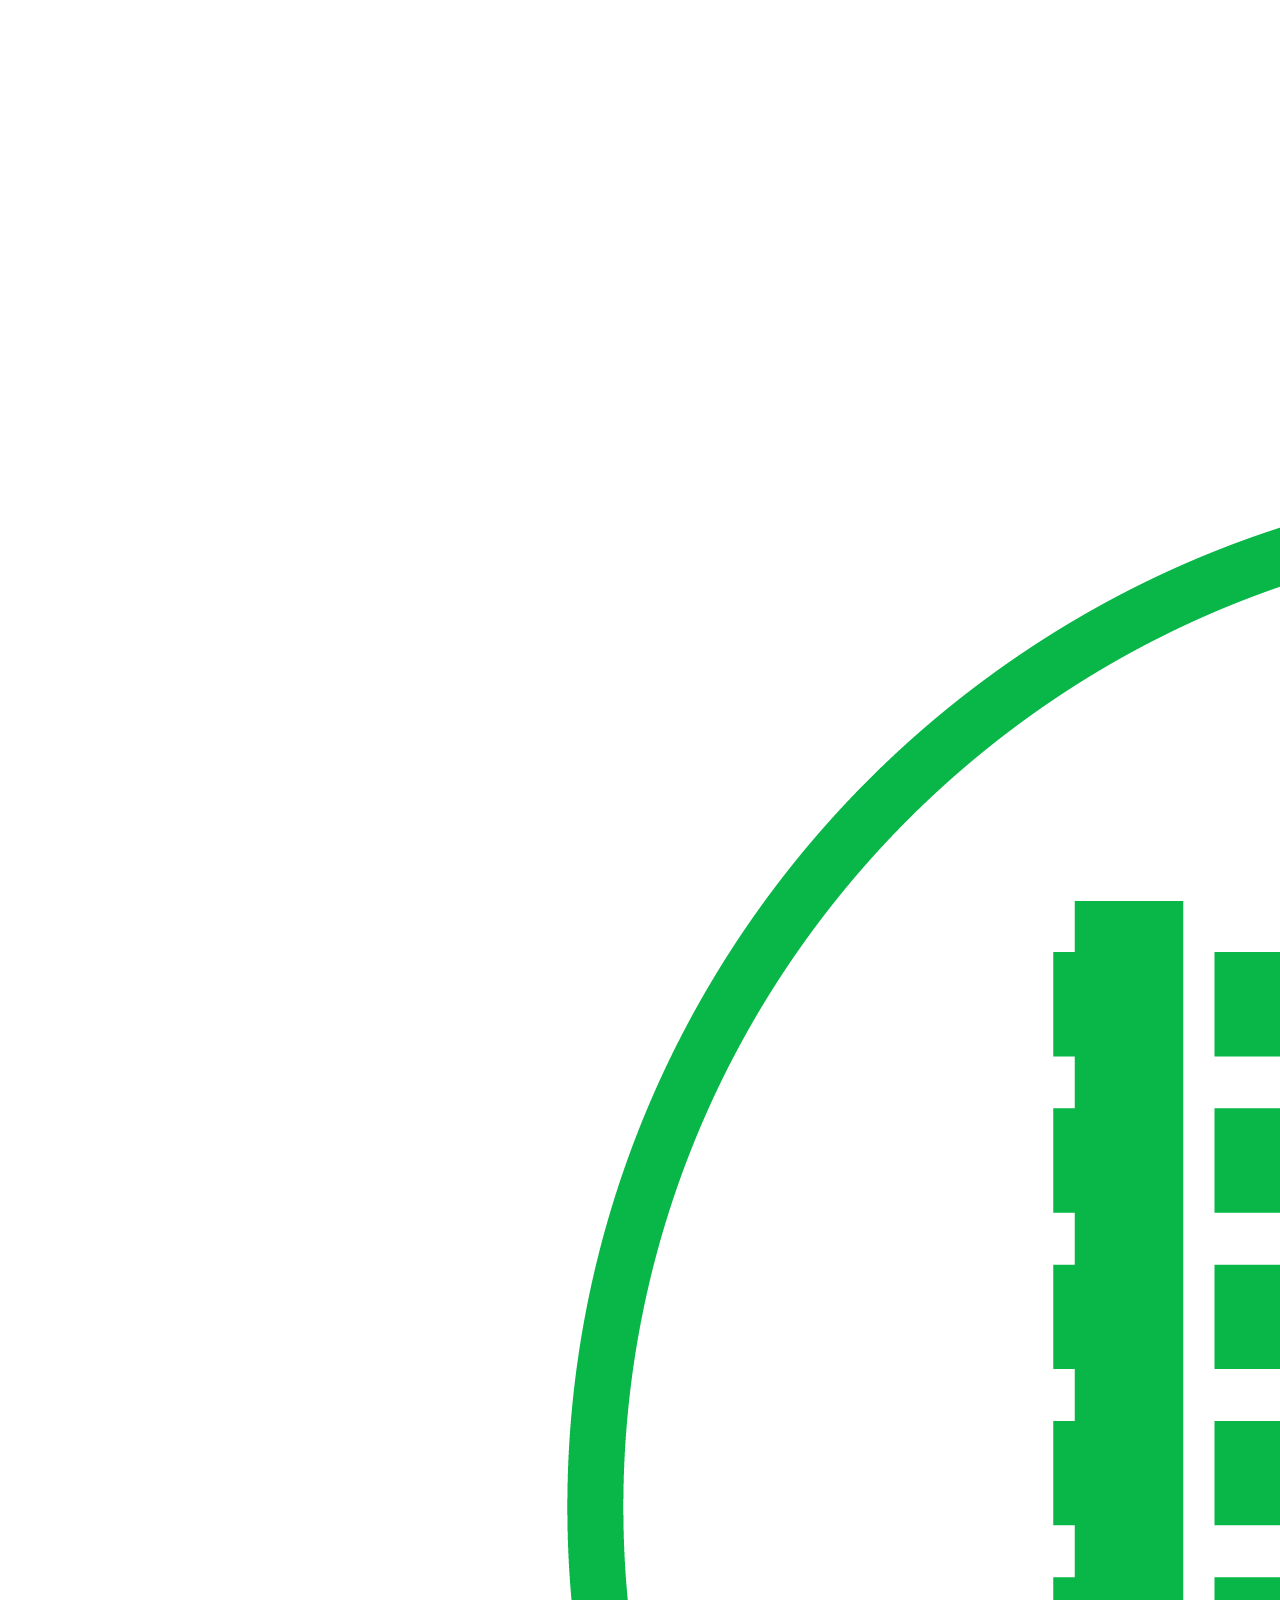
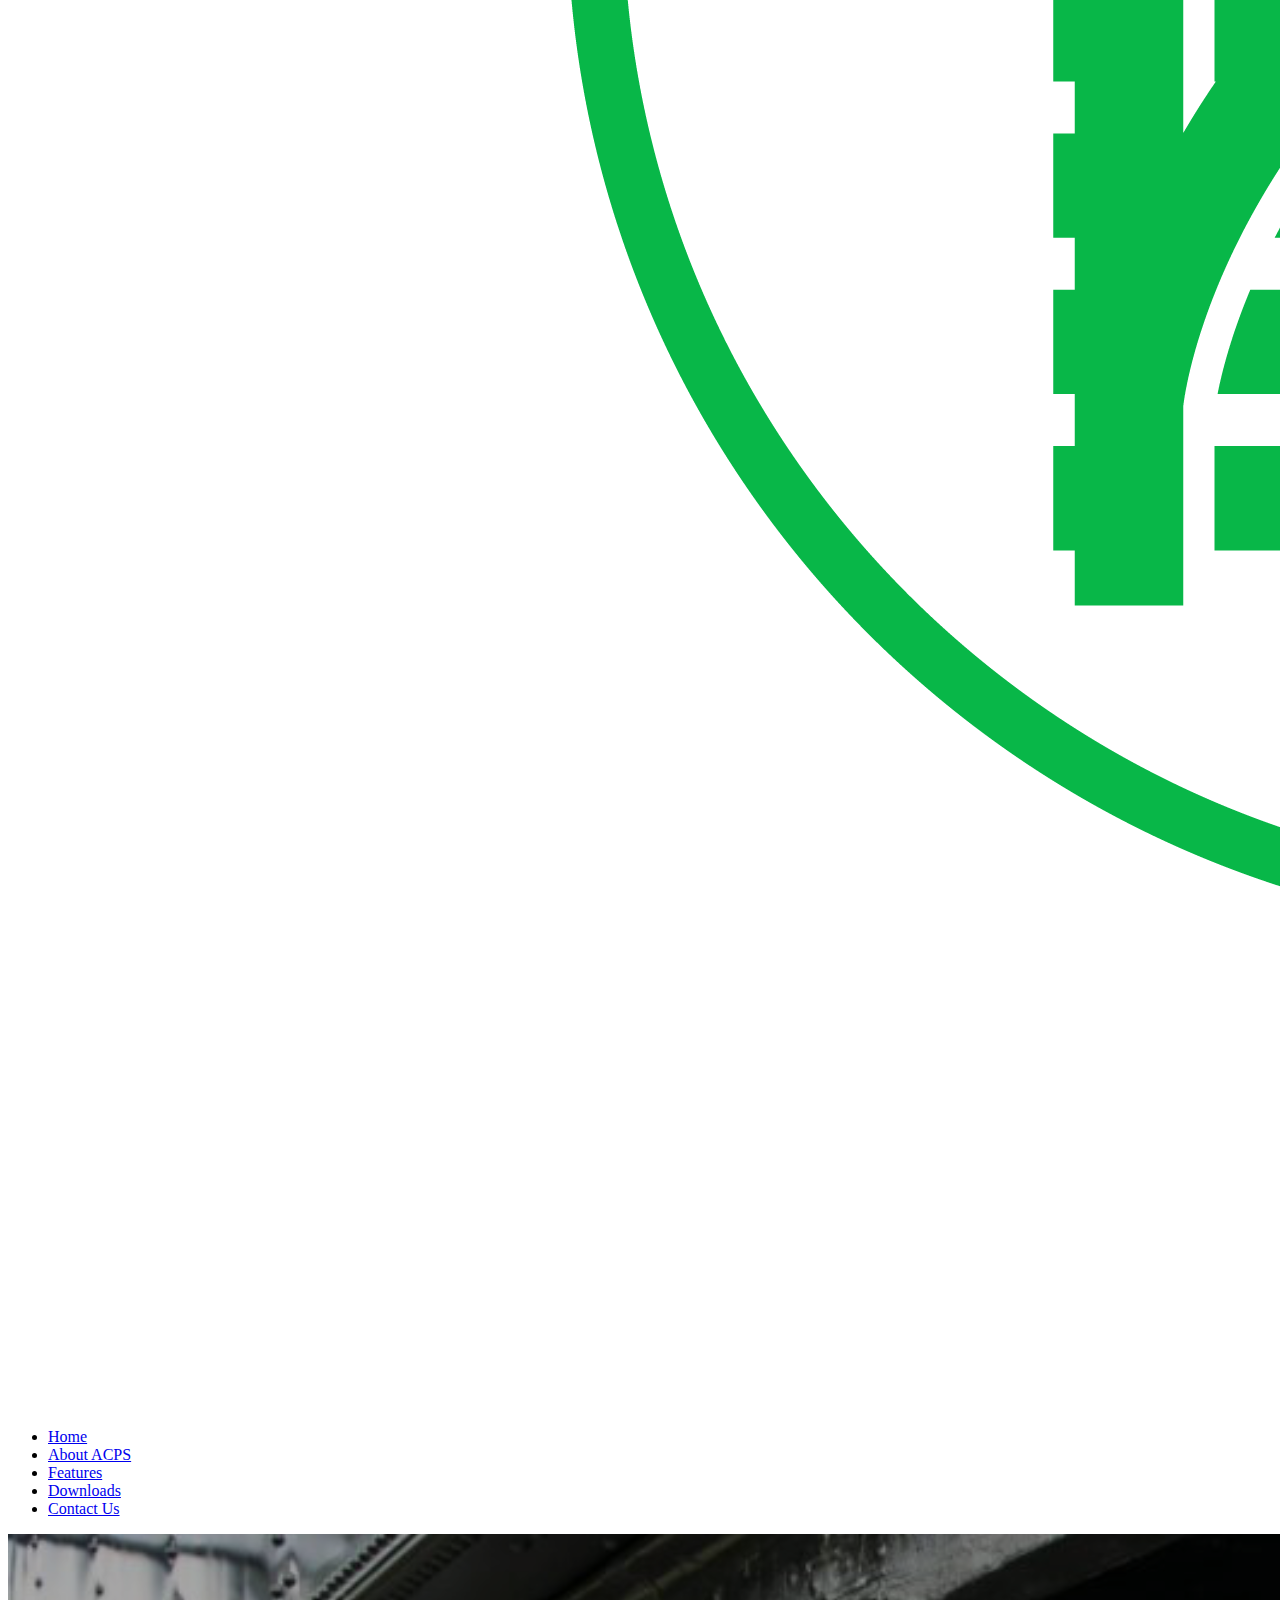
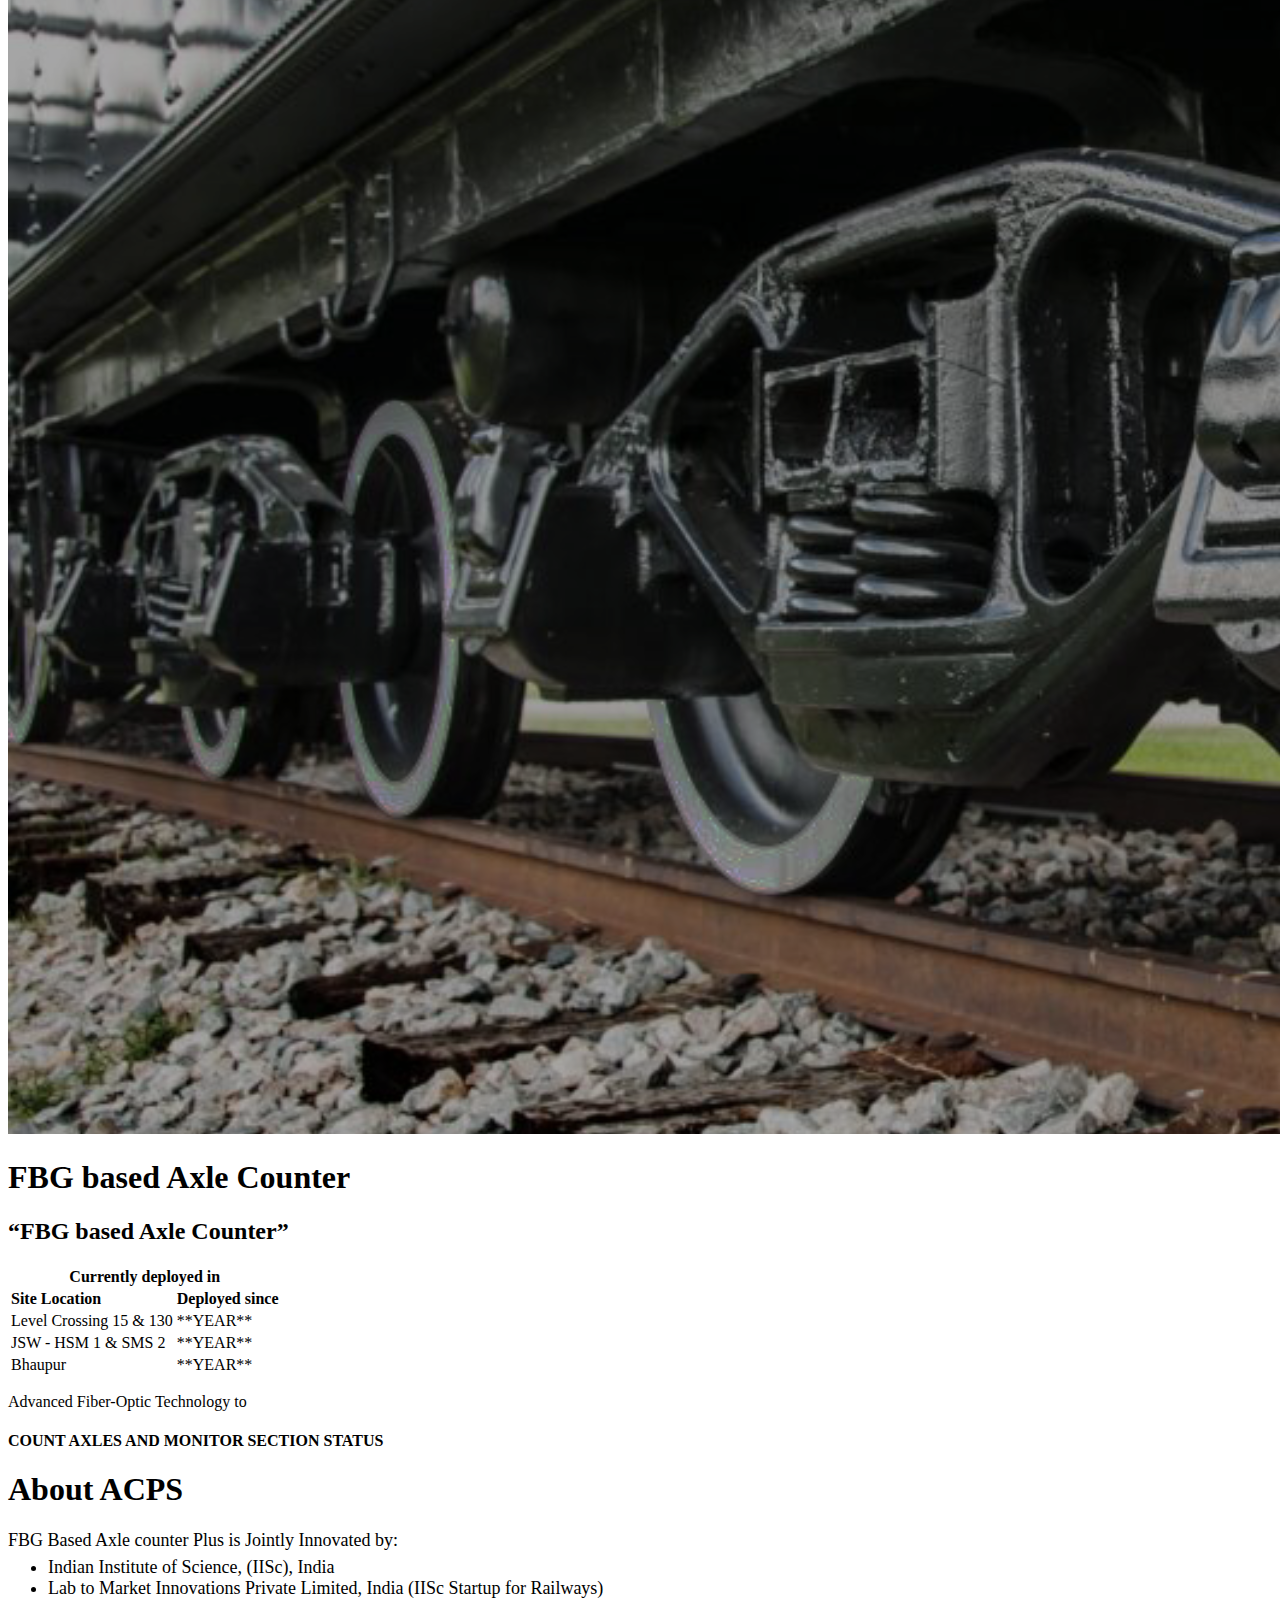
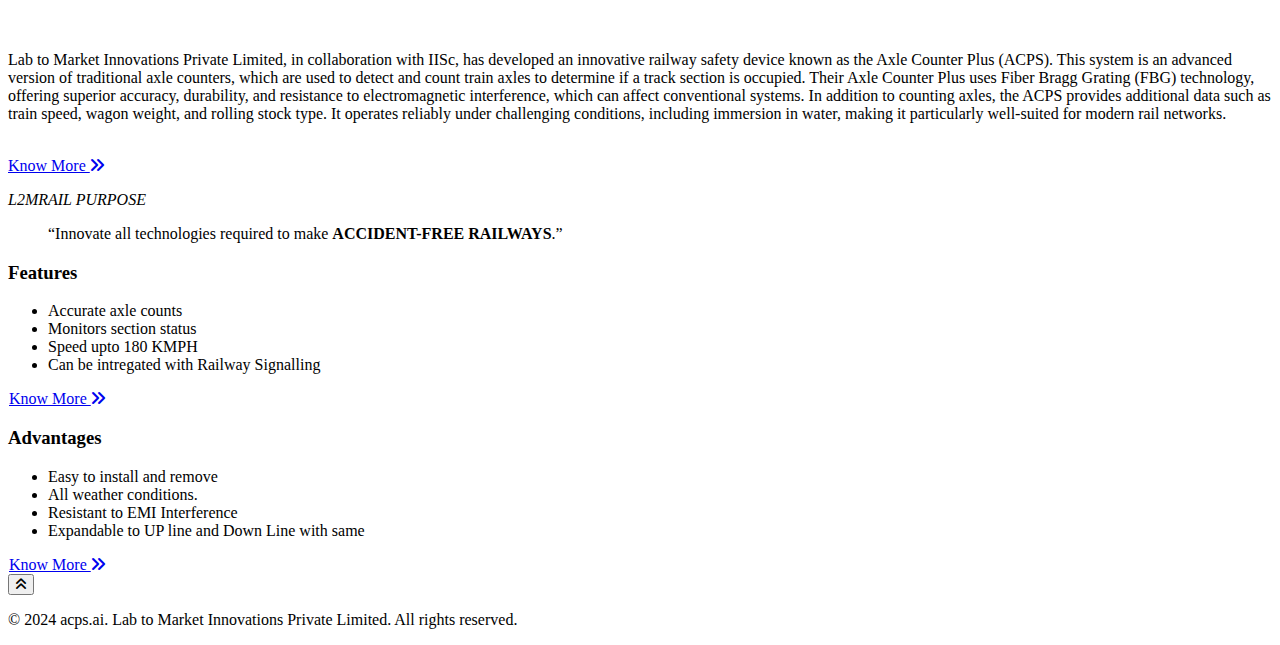
==== index.html @ 9a15b283 "Rename pages/home/index.html to index.html" ====
<!DOCTYPE html>
<html lang="en">
<head>
  <meta name="description" content="L2MRail has developed an innovative Wheel Impact Load Detection (F-WILD) system in partnership with RDSO, Indian Railway, Government of India. Our F-WILD system captures the wheel signature as a train moves over the instrumented zone of the track and processes data in real-time. The processed information is stored in secured servers (private cloud) for all authorized persons to view through a customized GUI. Information on the critically damaged wheels is communicated through messages to designated authorities. Our solution enables the Railway companies to monitor the health of all rail wheels that pass over the ‘WILD-zone’ and assists in condition-based maintenance of rolling stock, thereby reducing the maintenance costs while improving the rolling stock life cycle.">
  <meta charset="UTF-8" />
  <meta name="viewport" content="width=device-width, initial-scale=1.0" />
  <title>acps.ai</title>
  <link rel="icon" href="../../images/websymbol.png" type="image/png" />
  <link rel="stylesheet" href="home.css" />
  <link rel="stylesheet" href="https://cdnjs.cloudflare.com/ajax/libs/font-awesome/4.7.0/css/font-awesome.min.css">
  <link
      rel="stylesheet"
      href="https://cdnjs.cloudflare.com/ajax/libs/font-awesome/6.0.0-beta3/css/all.min.css"
    />
</head>
<body>
  <header>
    <div>
      <a href="../home/home.html">
        <img src="../../images/l2mlogo.png" alt="Logo" id="logo" />
      </a>
    </div>
    <div class="hamburger">
      <div class="line"></div>
      <div class="line"></div>
      <div class="line"></div>
    </div>
    <nav class="nav-bar">
      <ul>
        <li><a href="../home/home.html">Home</a></li>
        <li><a href="../about/about.html">About ACPS</a></li>
        <li><a href="../features/features.html">Features</a></li>
        <li><a href="../downloads/downloads.html">Downloads</a></li>
        <li><a href="../contact/contact.html">Contact Us</a></li>
      </ul>
    </nav>
  </header>


  <div class="home">
    <div class="hero-section">
      <img src="../../images/heroimage.png" alt="Hero Image" />

      <div class="hero-content-top"><h1>FBG based Axle Counter</h1></div>
      <div class="table-container">
        
      <h2><q>FBG based Axle Counter</q></h2>
       <table>
          <tr>
              <th colspan="2">Currently deployed in</th>
          </tr>
          <tr>
              <td><b>Site Location</b></td>
              <td><b>Deployed since</b></td>
          </tr>
          <tr>
            <td>Level Crossing 15 & 130</td>
            <td>**YEAR**</td>
          </tr>
          <tr>
            <td>JSW - HSM 1 & SMS 2</td>
            <td>**YEAR**</td>
          </tr>
          <tr>
            <td>Bhaupur</td>
            <td>**YEAR**</td>
          </tr>
          <!-- <tr class="animate-row">
            <td class="slide-up">
              <i class="fa fa-train" ></i> 
                <span class="digit">8</span>
                <span class="digit">4</span>
                <span class="digit">,</span>
                <span class="digit">7</span>
                <span class="digit">7</span>
                <span class="digit">8</span>
            </td>
            <td class="slide-up">
              <i class="fa fa-train"></i>
                <span class="digit">7</span>
                <span class="digit">,</span>
                <span class="digit">8</span>
                <span class="digit">9</span>
                <span class="digit">5</span>
                <span class="digit">,</span>
                <span class="digit">0</span>
                <span class="digit">6</span>
                <span class="digit">0</span>
            </td>
            <td class="slide-up">
              <i class="fa fa-train"></i>
                <span class="digit">4</span>
                <span class="digit">0</span>
                <span class="digit">8</span>
            </td>
        </tr> -->
      </table> 
  </div>
 


    <div class="about-fbg-wild hidden" id="about-fbg-wild" >

      <div class="hero-content-mid">
        <p>Advanced Fiber-Optic Technology to</p>
            <h4>COUNT AXLES AND MONITOR SECTION STATUS</h4>
      </div>

      <h1 class="home-heading">About ACPS</h1>
      <p class="about-main-paragraph" style="margin-bottom: -10px; font-size: large; ">
        FBG Based Axle counter Plus is Jointly Innovated by: 
      
          <div class="innovations-list">
            <p>
              <ul style="text-align: left; " >
                <!-- <li style=" list-style-type: disc ;font-size:large;" >Indian Railways (Through RDSO) </li> -->
                <li style=" list-style-type: disc ;font-size:large;">Indian Institute of Science, (IISc), India </li>
                <li style=" list-style-type: disc ;font-size:large;">Lab to Market Innovations Private Limited, India (IISc Startup for Railways) 
                </li>
              </ul>
            </p>
          </div>

          <!-- <div class="about-main-paragraph-section1">
            
              <p>Indian Patent is also filed for FBG-WILD Technology.</p>
  
                <p>FBG-WILD technology is deployed in  two places in Indian Railways in June 2021 after 2 years of Research and Development.</p> 
               
               <p>This technology is in  satisfactory use by Indian Railways since June 2021.</p>
               
               <p>Indian Railways has a plan to deploy more than 400 Wheel Impact Load Detection system to cover its vast network.</p>

          </div> -->
        
        <br> <br>
        <div class="about-main-paragraph-section2">
          Lab to Market Innovations Private Limited, in collaboration with IISc, has developed an innovative railway safety device known as the Axle Counter Plus (ACPS). This system is an advanced version of traditional axle counters, which are used to detect and count train axles to determine if a track section is occupied. Their Axle Counter Plus uses Fiber Bragg Grating (FBG) technology, offering superior accuracy, durability, and resistance to electromagnetic interference, which can affect conventional systems. In addition to counting axles, the ACPS provides additional data such as train speed, wagon weight, and rolling stock type. It operates reliably under challenging conditions, including immersion in water, making it particularly well-suited for modern rail networks​.
            <br><br>
      </p>
        </div>


    <a href="../../pages/about/about.html" class="know-more-button"> Know More <i class="fa-solid fa-angles-right"></i></a>

      <p class="l2m-rail-purpose"><i>L2MRAIL PURPOSE</i></p>
      <!-- <p><i><q>L2MRAIL PURPOSE</q></i></p> -->

      

      <blockquote class="quote">
        <q
          >Innovate all technologies required to make <strong>ACCIDENT-FREE RAILWAYS</strong>.</q
        >
      </blockquote>

      <div class="features-and-advantages">
        <div class="features">
          <h3>Features</h3>
          <p>
            <ul>
              <li>Accurate axle counts</li>
              <li>Monitors section status </li>
              <li>Speed upto 180 KMPH</li>
              <li>Can be intregated with Railway Signalling</li>
            </ul>
          </p>
          <a href="../../pages/features/features.html" class="know-more-button" style="margin-left: 1px;"> Know More <i class="fa-solid fa-angles-right"></i></a>
        </div>

        <div class="advantages">
          <h3 >Advantages</h3>
          <p>
            <ul>
              <li>Easy to install and remove</li>
              <li>All weather conditions.</li>
              <li>Resistant to EMI Interference</li>
              <li>Expandable to UP line and Down Line with same</li>
            </ul>
          </p>
          <a href="../../pages/features/features.html" class="know-more-button" style="margin-left: 1px;"> Know More <i class="fa-solid fa-angles-right"></i></a>
        </div>
      </div>

      <!-- <div class="fbgwild-video">
        <h2>Video for the FBG-WILD Wheel Impact Load Detection System</h2>
        <video
          src="../../videos/FBG-WILD VIDEO.mp4"
          controls
          width="100%"
          height="500px"
          poster="../../images/videothumbnail.jpg" style="height: 500px; "></video>
      </div>
    </div> -->

    <!-- <div class="testimonial">
      <h1 class="testimonial-heading">Testimonial</h1>
      <img src="../../images/testimonial.jpeg" alt="">
    </div> -->



      























    <button id="scrollUpBtn" title="Go to top"><i class="fas fa-angle-double-up"></i></button>


    <footer>
      <p>&copy; 2024 acps.ai. Lab to Market Innovations Private Limited. All rights reserved.</p>
    </footer>

  </div>

  <script src="home.js"></script>
</body>
</html>
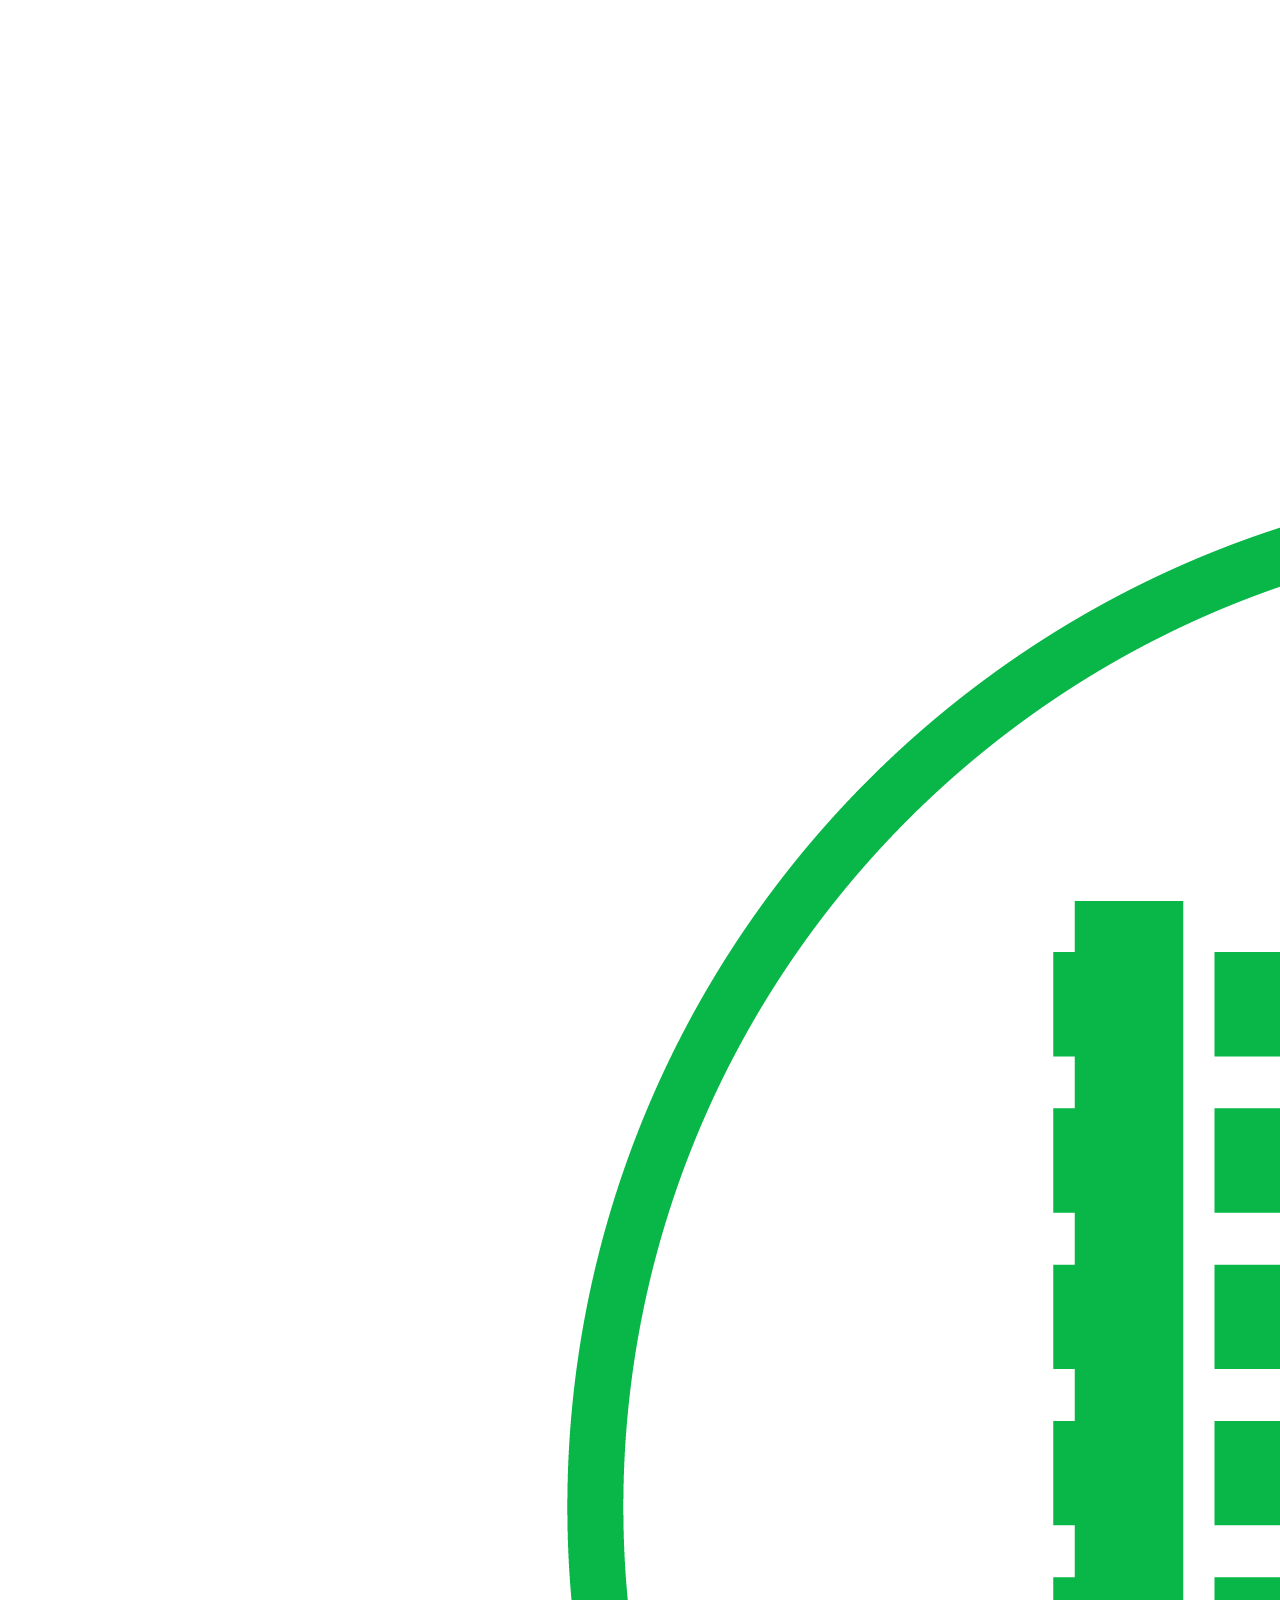
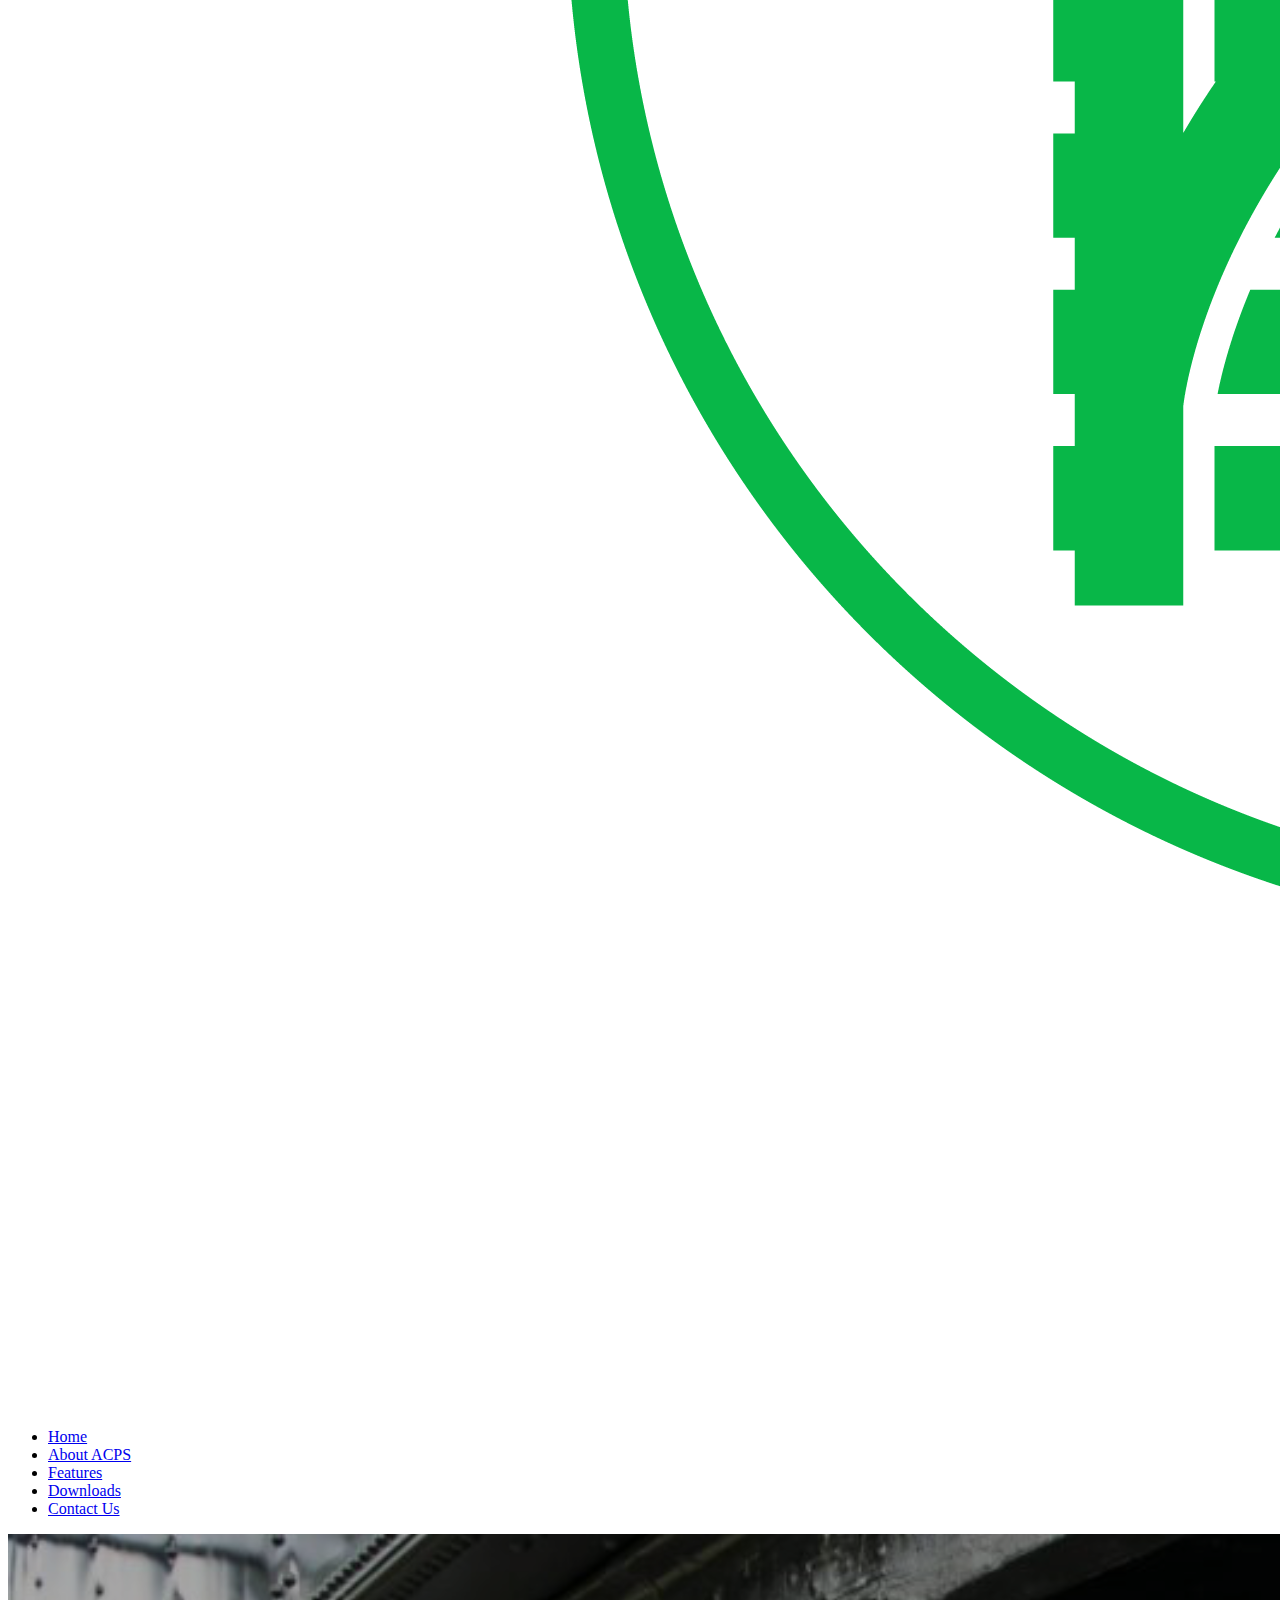
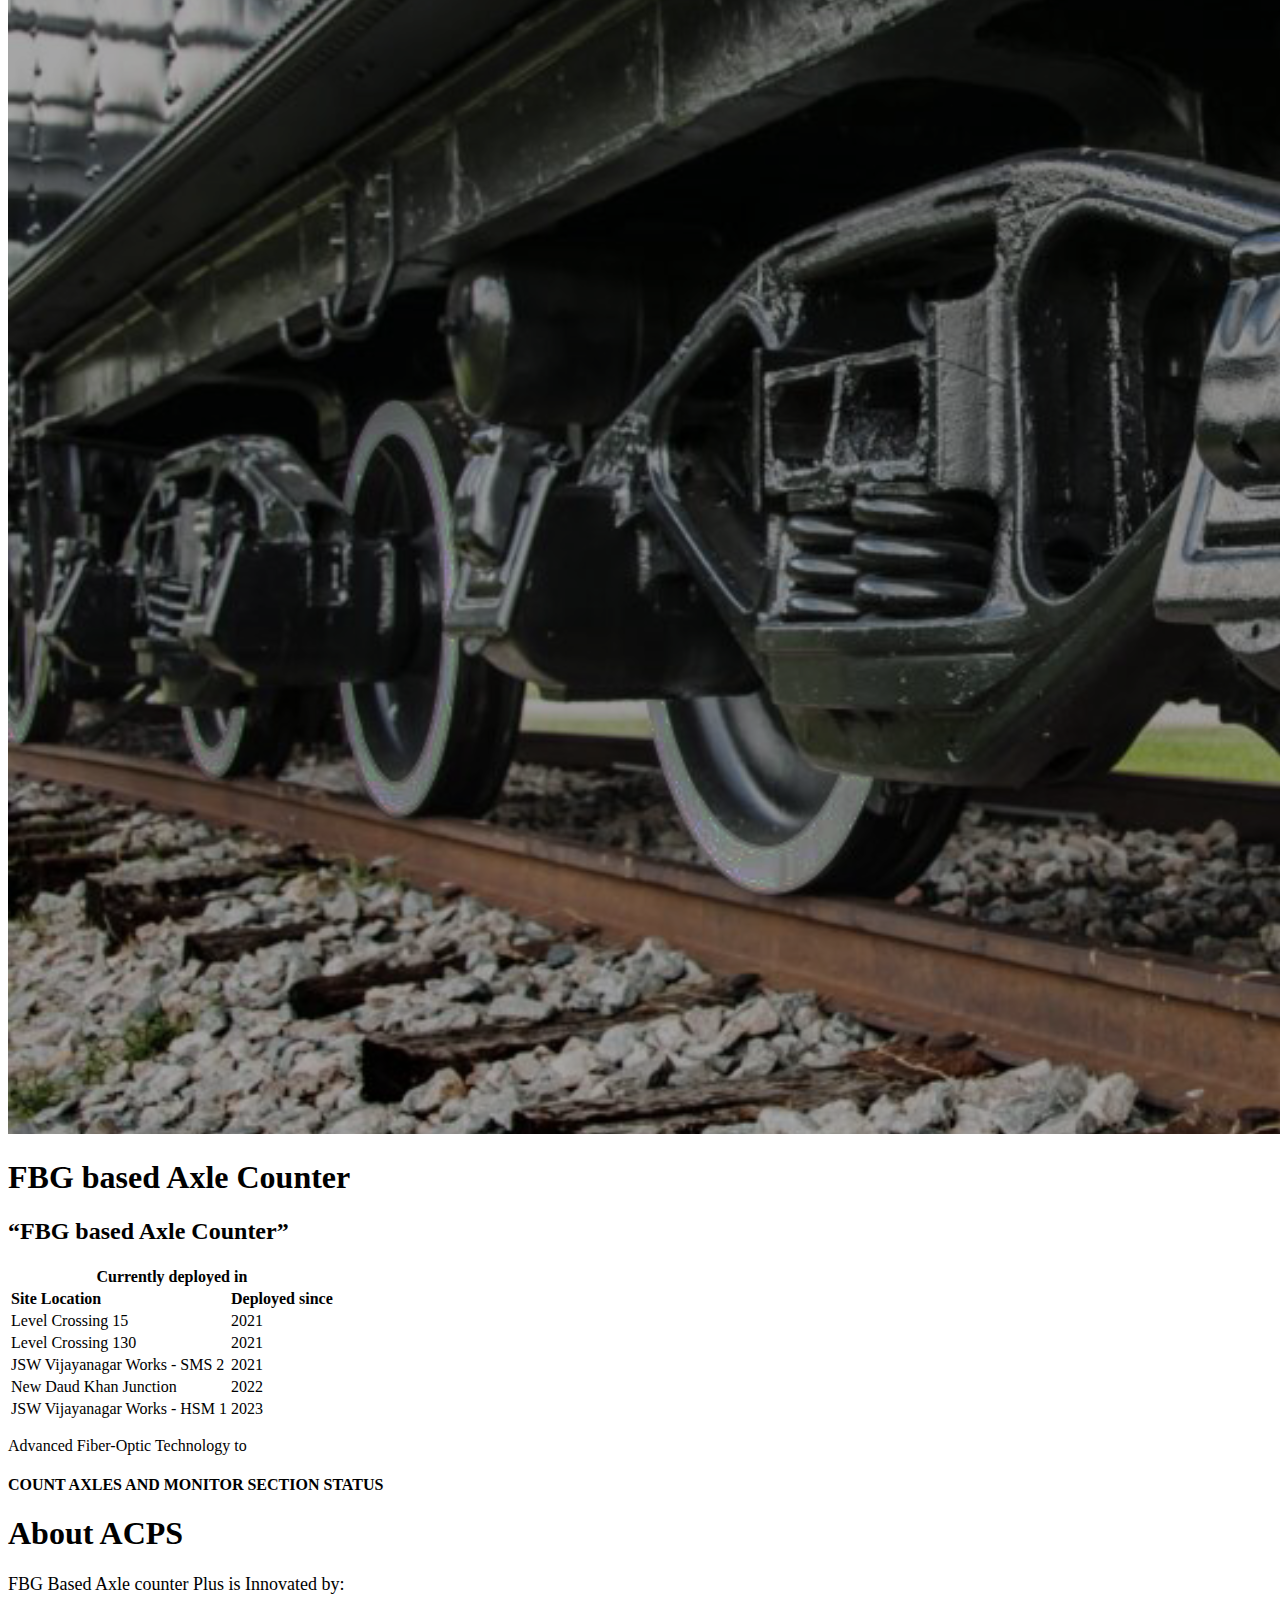
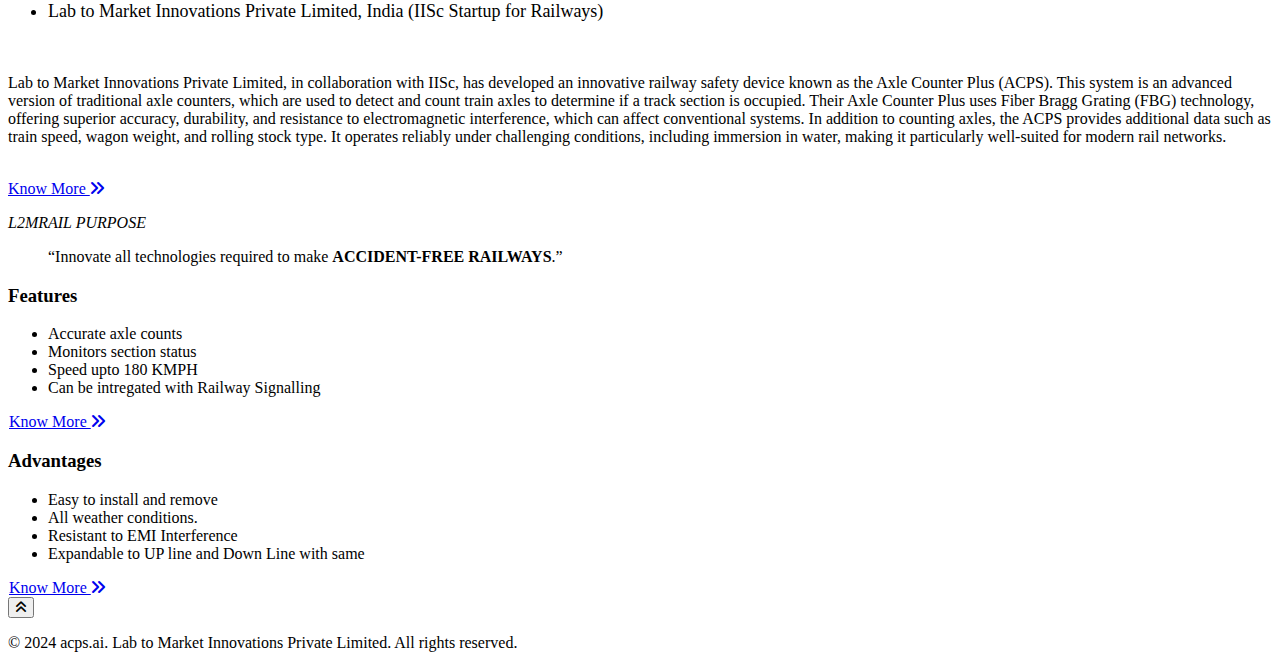
==== commit 0335288f: "Merge branch 'main' of https://github.com/rm-mahesh/ACPS_UI" ====
--- a/index.html
+++ b/index.html
@@ -54,17 +54,26 @@
               <td><b>Deployed since</b></td>
           </tr>
           <tr>
-            <td>Level Crossing 15 & 130</td>
-            <td>**YEAR**</td>
-          </tr>
-          <tr>
-            <td>JSW - HSM 1 & SMS 2</td>
-            <td>**YEAR**</td>
-          </tr>
-          <tr>
-            <td>Bhaupur</td>
-            <td>**YEAR**</td>
-          </tr>
+            <td>Level Crossing 15</td>
+            <td>2021</td>
+          </tr>
+          <tr>
+            <td>Level Crossing 130</td>
+            <td>2021</td>
+          </tr>
+          <tr>
+            <td>JSW  Vijayanagar Works - SMS 2 </td>
+            <td>2021</td>
+          </tr>
+          <tr>
+            <td>New Daud Khan Junction</td>
+            <td>2022</td>
+          </tr>
+          <tr>
+            <td>JSW  Vijayanagar Works - HSM 1 </td>
+            <td>2023</td>
+          </tr>
+          
           <!-- <tr class="animate-row">
             <td class="slide-up">
               <i class="fa fa-train" ></i> 
@@ -108,13 +117,12 @@
 
       <h1 class="home-heading">About ACPS</h1>
       <p class="about-main-paragraph" style="margin-bottom: -10px; font-size: large; ">
-        FBG Based Axle counter Plus is Jointly Innovated by: 
+        FBG Based Axle counter Plus is Innovated by: 
       
           <div class="innovations-list">
             <p>
               <ul style="text-align: left; " >
                 <!-- <li style=" list-style-type: disc ;font-size:large;" >Indian Railways (Through RDSO) </li> -->
-                <li style=" list-style-type: disc ;font-size:large;">Indian Institute of Science, (IISc), India </li>
                 <li style=" list-style-type: disc ;font-size:large;">Lab to Market Innovations Private Limited, India (IISc Startup for Railways) 
                 </li>
               </ul>
